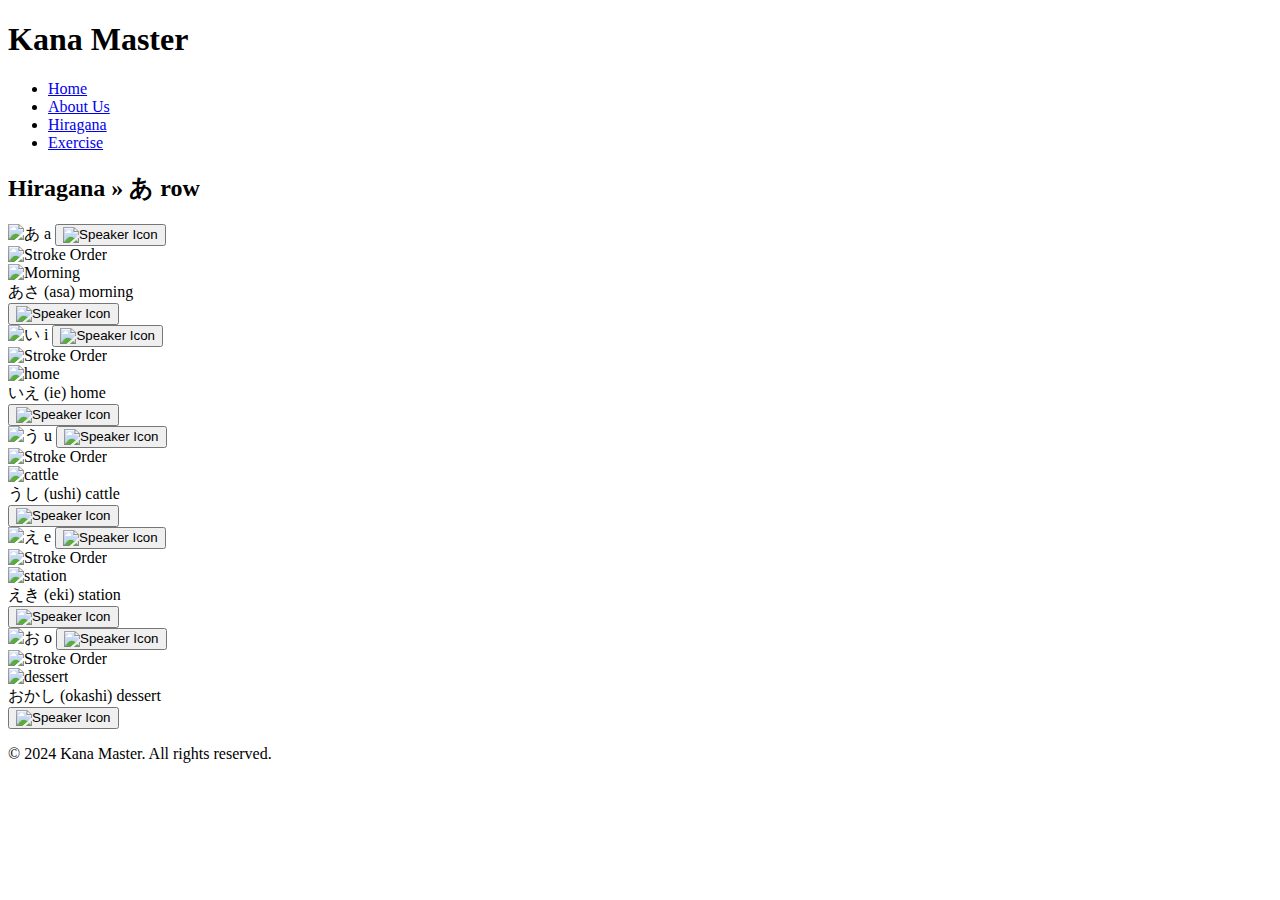
==== html/a.html @ d2ed9a55 "test" ====
<!DOCTYPE html>
<html lang="en">
<head>
    <meta charset="UTF-8">
    <meta name="viewport" content="width=device-width, initial-scale=1.0">
    <link rel="stylesheet" href="./css/kana.css">
    <title>Kana Master - Hiragana</title>
    <style>
        @import url('https://fonts.googleapis.com/css2?family=Alfa+Slab+One&family=Kosugi+Maru&display=swap');
    </style>
</head>

<body>
    <header class="header">
        <div class="logo">
            <h1>Kana Master</h1>
        </div>
        <nav class="nav-bar">
            <ul>
                <li><a href="./index.html">Home</a></li>
                <li><a href="./html/about_us.html">About Us</a></li>
                <li><a href="./html/hiragana.html">Hiragana</a></li>
                <li><a href="./html/excercise.html">Exercise</a></li>
            </ul>
        </nav>
    </header>

    <section class="hiragana-section">
        <h2>Hiragana &raquo; あ row</h2>
        <div class="kana-row">
            <div class="kana-item-container">
                <div class="kana-item">
                    <img src="./pictures/a_gyo/Japanese_Hiragana_kyokashotai_A.svg.png" alt="あ">
                    <span class="romaji">a</span>
                    <button class="audio-btn" onclick="playAudio('a')">
                        <img src="./pictures/volume-up.png" alt="Speaker Icon">
                    </button>
                </div>
                <div class="stroke-order">
                    <img src="./pictures/a_gyo/a_stroke_order_animation.gif" alt="Stroke Order">
                </div>
            </div>
            <div class="example-item">
                <img src="./pictures/example/asa.png" alt="Morning">
                <div class="example-text">
                    <span>あさ (asa)</span>
                    <span>morning</span>
                </div>

                <button class="audio-btn" onclick="playAudio('asa')">
                    <img src="./pictures/volume-up.png" alt="Speaker Icon">
                </button>
            </div>
        </div>
<!-- kana i start -->
        <div class="kana-row">
            <div class="kana-item-container">
                <div class="kana-item">
                <img src="./pictures/a_gyo/Japanese_Hiragana_kyokashotai_I.svg.png" alt="い">
                <span class="romaji">i</span>
                <button class="audio-btn" onclick="playAudio('i')">
                    <img src="./pictures/volume-up.png" alt="Speaker Icon">
                </button>
                </div>
            
                <div class="stroke-order">
                <img src="./pictures/a_gyo/Hiragana_i_stroke_order_animation.gif" alt="Stroke Order">
                </div>
            </div>

            <div class="example-item">
                <img src="./pictures/example/ie.png" alt="home">
            <div class="example-text">
            <span>いえ (ie)</span>
            <span>home</span>
            </div>
        
            <button class="audio-btn" onclick="playAudio('ie')">
                <img src="./pictures/volume-up.png" alt="Speaker Icon">
            </button>
            </div>
        </div>
<!-- kana u start-->
        <div class="kana-row">
            <div class="kana-item-container">
                <div class="kana-item">
                <img src="./pictures/a_gyo/Japanese_Hiragana_kyokashotai_U.svg.png" alt="う">
                <span class="romaji">u</span>
                <button class="audio-btn" onclick="playAudio('i')">
                    <img src="./pictures/volume-up.png" alt="Speaker Icon">
                </button>
                </div>
            
                <div class="stroke-order">
                <img src="./pictures/a_gyo/Hiragana_u_stroke_order_animation.gif" alt="Stroke Order">
                </div>
            </div>

            <div class="example-item">
                <img src="./pictures/example/ushi.png" alt="cattle">
            <div class="example-text">
            <span>うし (ushi)</span>
            <span>cattle</span>
            </div>
        
            <button class="audio-btn" onclick="playAudio('ushi')">
                <img src="./pictures/volume-up.png" alt="Speaker Icon">
            </button>
            </div>
        </div>
    <!-- kana e start -->
    <div class="kana-row">
        <div class="kana-item-container">
            <div class="kana-item">
            <img src="./pictures/a_gyo/Japanese_Hiragana_kyokashotai_E.svg.png" alt="え">
            <span class="romaji">e</span>
            <button class="audio-btn" onclick="playAudio('o')">
                <img src="./pictures/volume-up.png" alt="Speaker Icon">
            </button>
            </div>
        
            <div class="stroke-order">
            <img src="./pictures/a_gyo/Hiragana_e_stroke_order_animation.gif" alt="Stroke Order">
            </div>
        </div>

        <div class="example-item">
            <img src="./pictures/example/eki.jpg" alt="station">
        <div class="example-text">
        <span>えき (eki)</span>
        <span>station</span>
        </div>
    
        <button class="audio-btn" onclick="playAudio('eki')">
            <img src="./pictures/volume-up.png" alt="Speaker Icon">
        </button>
        </div>
    </div>
    <!-- kana o start -->
    <div class="kana-row">
        <div class="kana-item-container">
            <div class="kana-item">
            <img src="./pictures/a_gyo/Japanese_Hiragana_kyokashotai_O.svg.png" alt="お">
            <span class="romaji">o</span>
            <button class="audio-btn" onclick="playAudio('o')">
                <img src="./pictures/volume-up.png" alt="Speaker Icon">
            </button>
            </div>
        
            <div class="stroke-order">
            <img src="./pictures/a_gyo/Hiragana_o_stroke_order_animation.gif" alt="Stroke Order">
            </div>
        </div>

        <div class="example-item">
            <img src="./pictures/example/okashi.png" alt="dessert">
        <div class="example-text">
        <span>おかし (okashi)</span>
        <span>dessert</span>
        </div>
    
        <button class="audio-btn" onclick="playAudio('okashi')">
            <img src="./pictures/volume-up.png" alt="Speaker Icon">
        </button>
        </div>
    </div>
    </section>

    <footer class="footer">
        <p>&copy; 2024 Kana Master. All rights reserved.</p>
    </footer>

    <script src="./java_script/audio.js"></script>
</body>
</html>
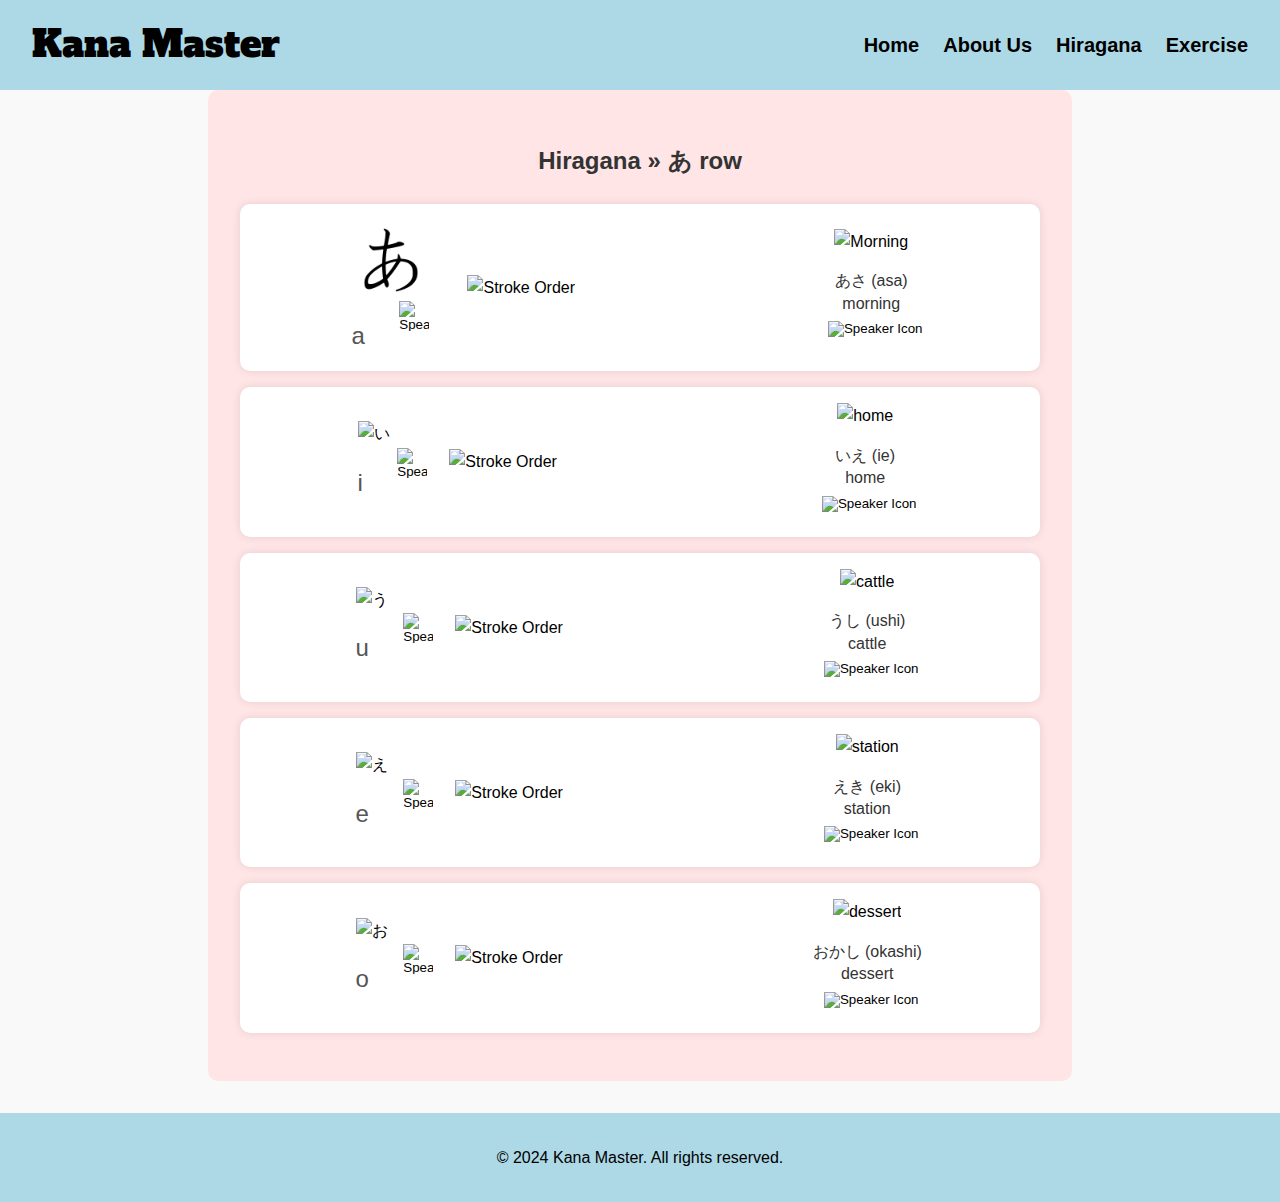
==== commit 4df7573d: "test-a" ====
--- a/html/a.html
+++ b/html/a.html
@@ -3,7 +3,7 @@
 <head>
     <meta charset="UTF-8">
     <meta name="viewport" content="width=device-width, initial-scale=1.0">
-    <link rel="stylesheet" href="./css/kana.css">
+    <link rel="stylesheet" href="../css/kana.css">
     <title>Kana Master - Hiragana</title>
     <style>
         @import url('https://fonts.googleapis.com/css2?family=Alfa+Slab+One&family=Kosugi+Maru&display=swap');
@@ -17,10 +17,10 @@
         </div>
         <nav class="nav-bar">
             <ul>
-                <li><a href="./index.html">Home</a></li>
-                <li><a href="./html/about_us.html">About Us</a></li>
-                <li><a href="./html/hiragana.html">Hiragana</a></li>
-                <li><a href="./html/excercise.html">Exercise</a></li>
+                <li><a href="../index.html">Home</a></li>
+                <li><a href="html/about_us.html">About Us</a></li>
+                <li><a href="html/hiragana.html">Hiragana</a></li>
+                <li><a href="html/excercise.html">Exercise</a></li>
             </ul>
         </nav>
     </header>
@@ -30,7 +30,7 @@
         <div class="kana-row">
             <div class="kana-item-container">
                 <div class="kana-item">
-                    <img src="./pictures/a_gyo/Japanese_Hiragana_kyokashotai_A.svg.png" alt="あ">
+                    <img src="../pictures/a_gyo/Japanese_Hiragana_kyokashotai_A.svg.png" alt="あ">
                     <span class="romaji">a</span>
                     <button class="audio-btn" onclick="playAudio('a')">
                         <img src="./pictures/volume-up.png" alt="Speaker Icon">
--- a/css/kana.css
+++ b/css/kana.css
@@ -0,0 +1,178 @@
+body {
+    font-family: Arial, sans-serif;
+    line-height: 1.6;
+    margin: 0;
+    padding: 0;
+    box-sizing: border-box;
+    background-color: #f9f9f9;
+}
+
+.header {
+    display: flex;
+    justify-content: space-between;
+    align-items: center;
+    background-color: #ADD8E6;
+    color: black;
+    padding: 1rem 2rem;
+}
+
+.logo h1 {
+    color: black;
+    font-family: "Alfa Slab One", serif;
+    margin: 0;
+    font-size: 36px;
+    font-weight: 300;
+}
+
+.nav-bar ul {
+    list-style: none;
+    display: flex;
+    margin: 0;
+    padding: 0;
+}
+
+.nav-bar ul li {
+    margin-left: 1.5rem;
+}
+
+.nav-bar ul li a {
+    color: black;
+    text-decoration: none;
+    font-weight: bold;
+    transition: color 0.3s;
+    font-size: 20px;
+}
+
+.nav-bar ul li a:hover {
+    color: #fff;
+}
+
+.hiragana-section {
+    padding: 2rem;
+    max-width: 800px;
+    margin: auto;
+    background-color: #ffe5e5;
+    border-radius: 10px;
+}
+
+.hiragana-section h2 {
+    text-align: center;
+    color: #333;
+    margin-bottom: 1.5rem;
+}
+
+.kana-item img {
+    width: 80%;
+    max-width: 100px;
+    height: auto;
+    display: block;
+    margin-left: 0;
+}
+
+.kana-item {
+    text-align: left;
+}
+
+.kana-row {
+    display: flex;
+    align-items: center;
+    justify-content: space-around;
+    padding: 1rem;
+    background-color: #fff;
+    margin-bottom: 1rem;
+    box-shadow: 0 0 10px rgba(0, 0, 0, 0.1);
+    border-radius: 10px;
+}
+
+.stroke-order {
+    margin: 0 1rem;
+}
+
+.stroke-order img {
+    width: 150px; 
+    height: auto;
+}
+
+.kana-item-container {
+    display: flex;
+    align-items: center;
+    margin-right: 2rem;
+}
+
+.example-item {
+    text-align: center;
+}
+
+.example-item img {
+    width: 150px;
+    height: auto;
+    margin-bottom: 0.5rem;}
+
+.example-text {
+    font-family: "Kosugi Maru", sans-serif;;
+    display: block;
+    margin-top: 0.5rem;
+    line-height: 1.4;
+    font-size: 1.2rem;
+}
+
+.example-text span {
+    display: block;
+}
+
+.romaji {
+    font-size: 1.5rem;
+    color: #555;
+    margin-right: 1rem;
+}
+
+.audio-btn {
+    background: none;
+    border: none;
+    cursor: pointer;
+    margin-left: 0.5rem;
+}
+
+.audio-btn img {
+    width: 30px;
+    height: 30px;
+}
+
+
+.example-text {
+    font-size: 1rem;
+    color: #333;
+}
+
+.footer {
+    text-align: center;
+    background-color: #ADD8E6;
+    color: black;
+    padding: 1rem;
+    margin-top: 2rem;
+}
+
+@media (max-width: 600px) {
+    .nav-bar ul li a {
+        font-size: 14px;
+    }
+
+    .example-item img {
+        width: 100px;
+        height: auto;
+    }
+
+    .audio-btn img {
+        width: 30px;
+        height: 30px;
+    }
+
+    .kana-item {
+        flex-direction: column;
+        text-align: center;
+    }
+
+    .romaji {
+        font-size: 1rem;
+    }
+  }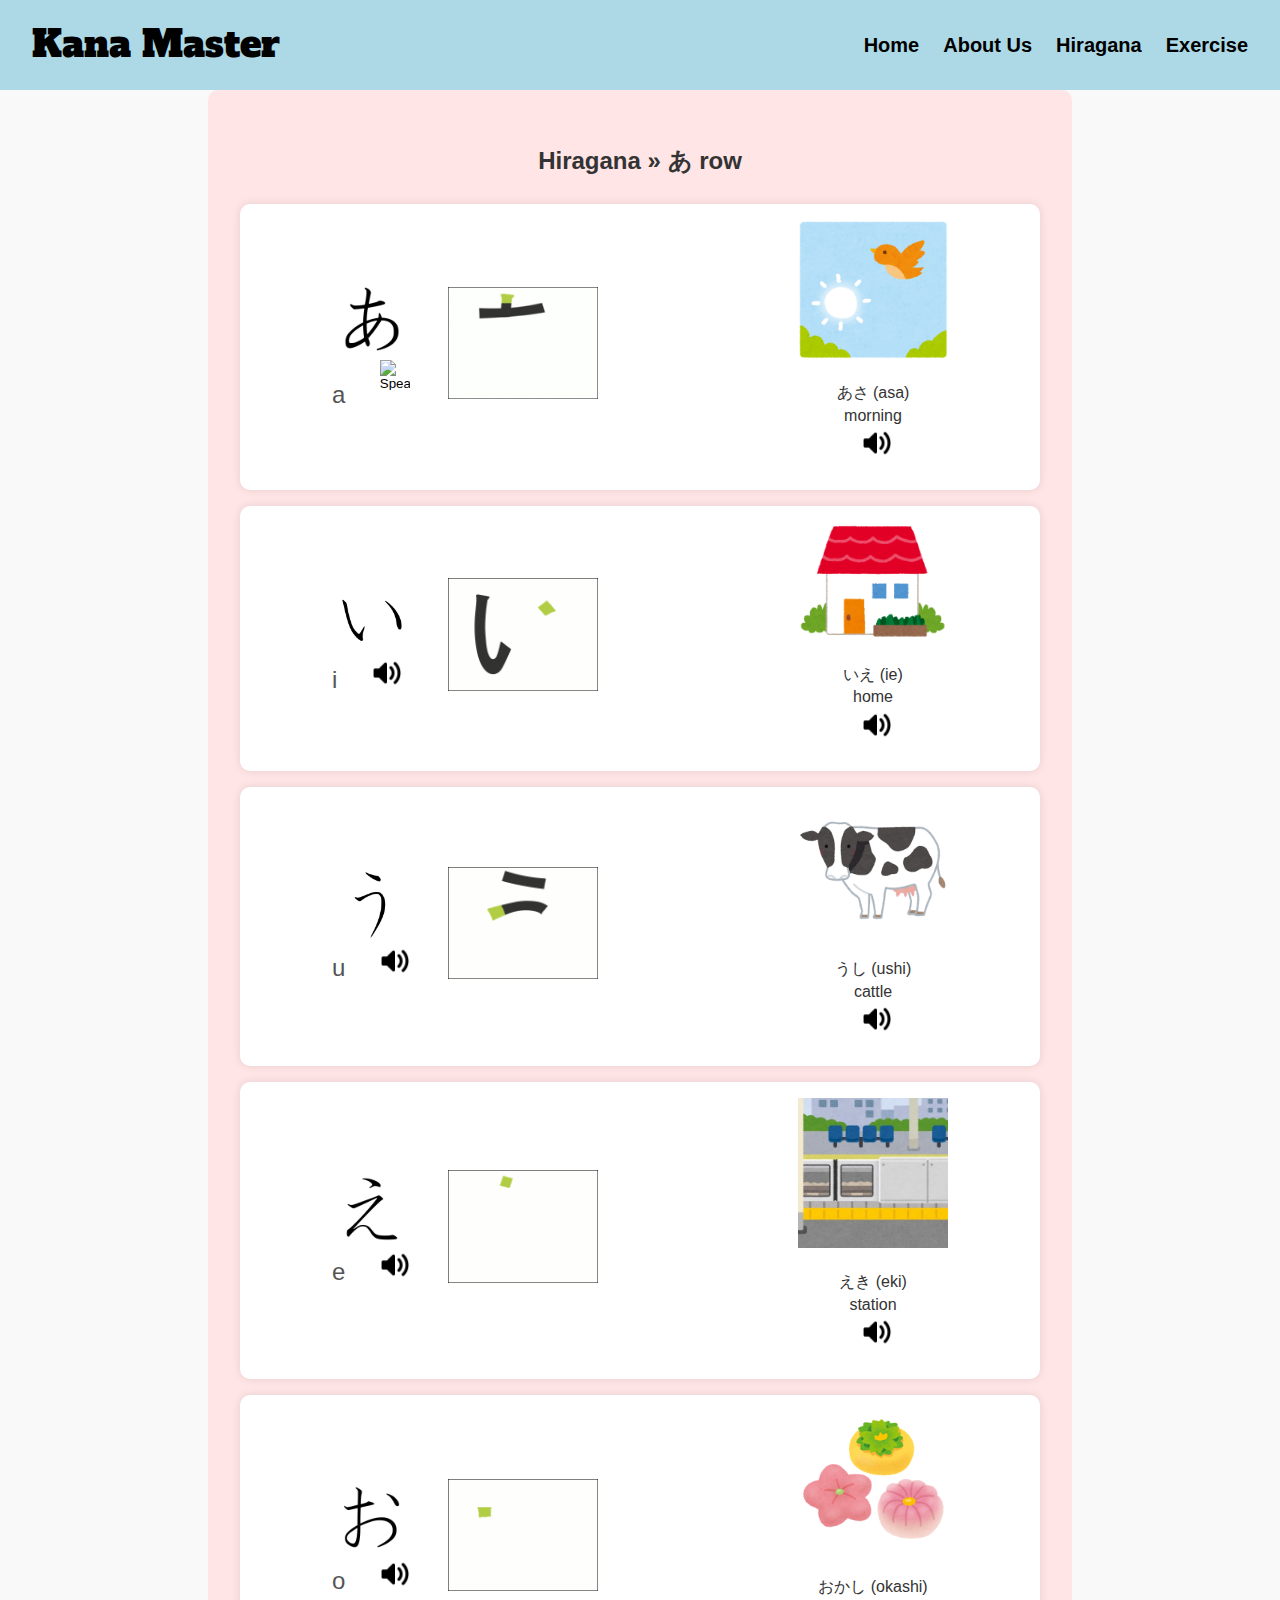
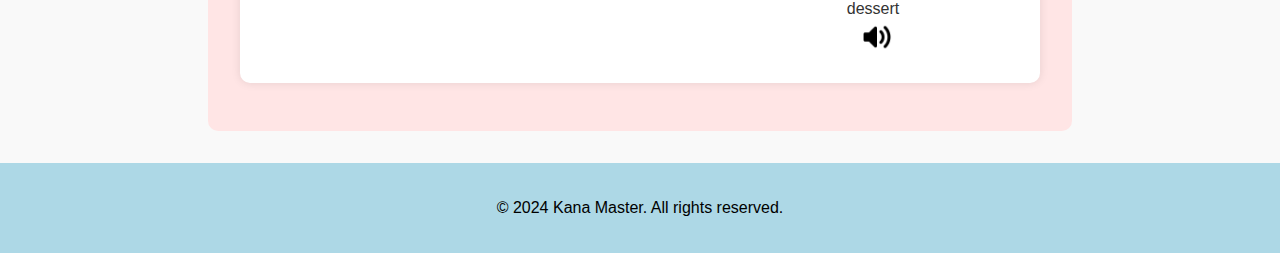
==== commit 435232f6: "teas-a" ====
--- a/html/a.html
+++ b/html/a.html
@@ -18,9 +18,9 @@
         <nav class="nav-bar">
             <ul>
                 <li><a href="../index.html">Home</a></li>
-                <li><a href="html/about_us.html">About Us</a></li>
-                <li><a href="html/hiragana.html">Hiragana</a></li>
-                <li><a href="html/excercise.html">Exercise</a></li>
+                <li><a href="../html/about_us.html">About Us</a></li>
+                <li><a href="../html/hiragana.html">Hiragana</a></li>
+                <li><a href="../html/excercise.html">Exercise</a></li>
             </ul>
         </nav>
     </header>
@@ -37,18 +37,18 @@
                     </button>
                 </div>
                 <div class="stroke-order">
-                    <img src="./pictures/a_gyo/a_stroke_order_animation.gif" alt="Stroke Order">
+                    <img src="../pictures/a_gyo/a_stroke_order_animation.gif" alt="Stroke Order">
                 </div>
             </div>
             <div class="example-item">
-                <img src="./pictures/example/asa.png" alt="Morning">
+                <img src="../pictures/example/asa.png" alt="Morning">
                 <div class="example-text">
                     <span>あさ (asa)</span>
                     <span>morning</span>
                 </div>
 
                 <button class="audio-btn" onclick="playAudio('asa')">
-                    <img src="./pictures/volume-up.png" alt="Speaker Icon">
+                    <img src="../pictures/volume-up.png" alt="Speaker Icon">
                 </button>
             </div>
         </div>
@@ -56,27 +56,27 @@
         <div class="kana-row">
             <div class="kana-item-container">
                 <div class="kana-item">
-                <img src="./pictures/a_gyo/Japanese_Hiragana_kyokashotai_I.svg.png" alt="い">
+                <img src="../pictures/a_gyo/Japanese_Hiragana_kyokashotai_I.svg.png" alt="い">
                 <span class="romaji">i</span>
                 <button class="audio-btn" onclick="playAudio('i')">
-                    <img src="./pictures/volume-up.png" alt="Speaker Icon">
+                    <img src="../pictures/volume-up.png" alt="Speaker Icon">
                 </button>
                 </div>
             
                 <div class="stroke-order">
-                <img src="./pictures/a_gyo/Hiragana_i_stroke_order_animation.gif" alt="Stroke Order">
+                <img src="../pictures/a_gyo/Hiragana_i_stroke_order_animation.gif" alt="Stroke Order">
                 </div>
             </div>
 
             <div class="example-item">
-                <img src="./pictures/example/ie.png" alt="home">
+                <img src="../pictures/example/ie.png" alt="home">
             <div class="example-text">
             <span>いえ (ie)</span>
             <span>home</span>
             </div>
         
             <button class="audio-btn" onclick="playAudio('ie')">
-                <img src="./pictures/volume-up.png" alt="Speaker Icon">
+                <img src="../pictures/volume-up.png" alt="Speaker Icon">
             </button>
             </div>
         </div>
@@ -84,27 +84,27 @@
         <div class="kana-row">
             <div class="kana-item-container">
                 <div class="kana-item">
-                <img src="./pictures/a_gyo/Japanese_Hiragana_kyokashotai_U.svg.png" alt="う">
+                <img src="../pictures/a_gyo/Japanese_Hiragana_kyokashotai_U.svg.png" alt="う">
                 <span class="romaji">u</span>
                 <button class="audio-btn" onclick="playAudio('i')">
-                    <img src="./pictures/volume-up.png" alt="Speaker Icon">
+                    <img src="../pictures/volume-up.png" alt="Speaker Icon">
                 </button>
                 </div>
             
                 <div class="stroke-order">
-                <img src="./pictures/a_gyo/Hiragana_u_stroke_order_animation.gif" alt="Stroke Order">
+                <img src="../pictures/a_gyo/Hiragana_u_stroke_order_animation.gif" alt="Stroke Order">
                 </div>
             </div>
 
             <div class="example-item">
-                <img src="./pictures/example/ushi.png" alt="cattle">
+                <img src="../pictures/example/ushi.png" alt="cattle">
             <div class="example-text">
             <span>うし (ushi)</span>
             <span>cattle</span>
             </div>
         
             <button class="audio-btn" onclick="playAudio('ushi')">
-                <img src="./pictures/volume-up.png" alt="Speaker Icon">
+                <img src="../pictures/volume-up.png" alt="Speaker Icon">
             </button>
             </div>
         </div>
@@ -112,27 +112,27 @@
     <div class="kana-row">
         <div class="kana-item-container">
             <div class="kana-item">
-            <img src="./pictures/a_gyo/Japanese_Hiragana_kyokashotai_E.svg.png" alt="え">
+            <img src="../pictures/a_gyo/Japanese_Hiragana_kyokashotai_E.svg.png" alt="え">
             <span class="romaji">e</span>
             <button class="audio-btn" onclick="playAudio('o')">
-                <img src="./pictures/volume-up.png" alt="Speaker Icon">
+                <img src="../pictures/volume-up.png" alt="Speaker Icon">
             </button>
             </div>
         
             <div class="stroke-order">
-            <img src="./pictures/a_gyo/Hiragana_e_stroke_order_animation.gif" alt="Stroke Order">
+            <img src="../pictures/a_gyo/Hiragana_e_stroke_order_animation.gif" alt="Stroke Order">
             </div>
         </div>
 
         <div class="example-item">
-            <img src="./pictures/example/eki.jpg" alt="station">
+            <img src="../pictures/example/eki.jpg" alt="station">
         <div class="example-text">
         <span>えき (eki)</span>
         <span>station</span>
         </div>
     
         <button class="audio-btn" onclick="playAudio('eki')">
-            <img src="./pictures/volume-up.png" alt="Speaker Icon">
+            <img src="../pictures/volume-up.png" alt="Speaker Icon">
         </button>
         </div>
     </div>
@@ -140,27 +140,27 @@
     <div class="kana-row">
         <div class="kana-item-container">
             <div class="kana-item">
-            <img src="./pictures/a_gyo/Japanese_Hiragana_kyokashotai_O.svg.png" alt="お">
+            <img src="../pictures/a_gyo/Japanese_Hiragana_kyokashotai_O.svg.png" alt="お">
             <span class="romaji">o</span>
             <button class="audio-btn" onclick="playAudio('o')">
-                <img src="./pictures/volume-up.png" alt="Speaker Icon">
+                <img src="../pictures/volume-up.png" alt="Speaker Icon">
             </button>
             </div>
         
             <div class="stroke-order">
-            <img src="./pictures/a_gyo/Hiragana_o_stroke_order_animation.gif" alt="Stroke Order">
+            <img src="../pictures/a_gyo/Hiragana_o_stroke_order_animation.gif" alt="Stroke Order">
             </div>
         </div>
 
         <div class="example-item">
-            <img src="./pictures/example/okashi.png" alt="dessert">
+            <img src="../pictures/example/okashi.png" alt="dessert">
         <div class="example-text">
         <span>おかし (okashi)</span>
         <span>dessert</span>
         </div>
     
         <button class="audio-btn" onclick="playAudio('okashi')">
-            <img src="./pictures/volume-up.png" alt="Speaker Icon">
+            <img src="../pictures/volume-up.png" alt="Speaker Icon">
         </button>
         </div>
     </div>
@@ -170,6 +170,6 @@
         <p>&copy; 2024 Kana Master. All rights reserved.</p>
     </footer>
 
-    <script src="./java_script/audio.js"></script>
+    <script src="../java_script/audio.js"></script>
 </body>
 </html>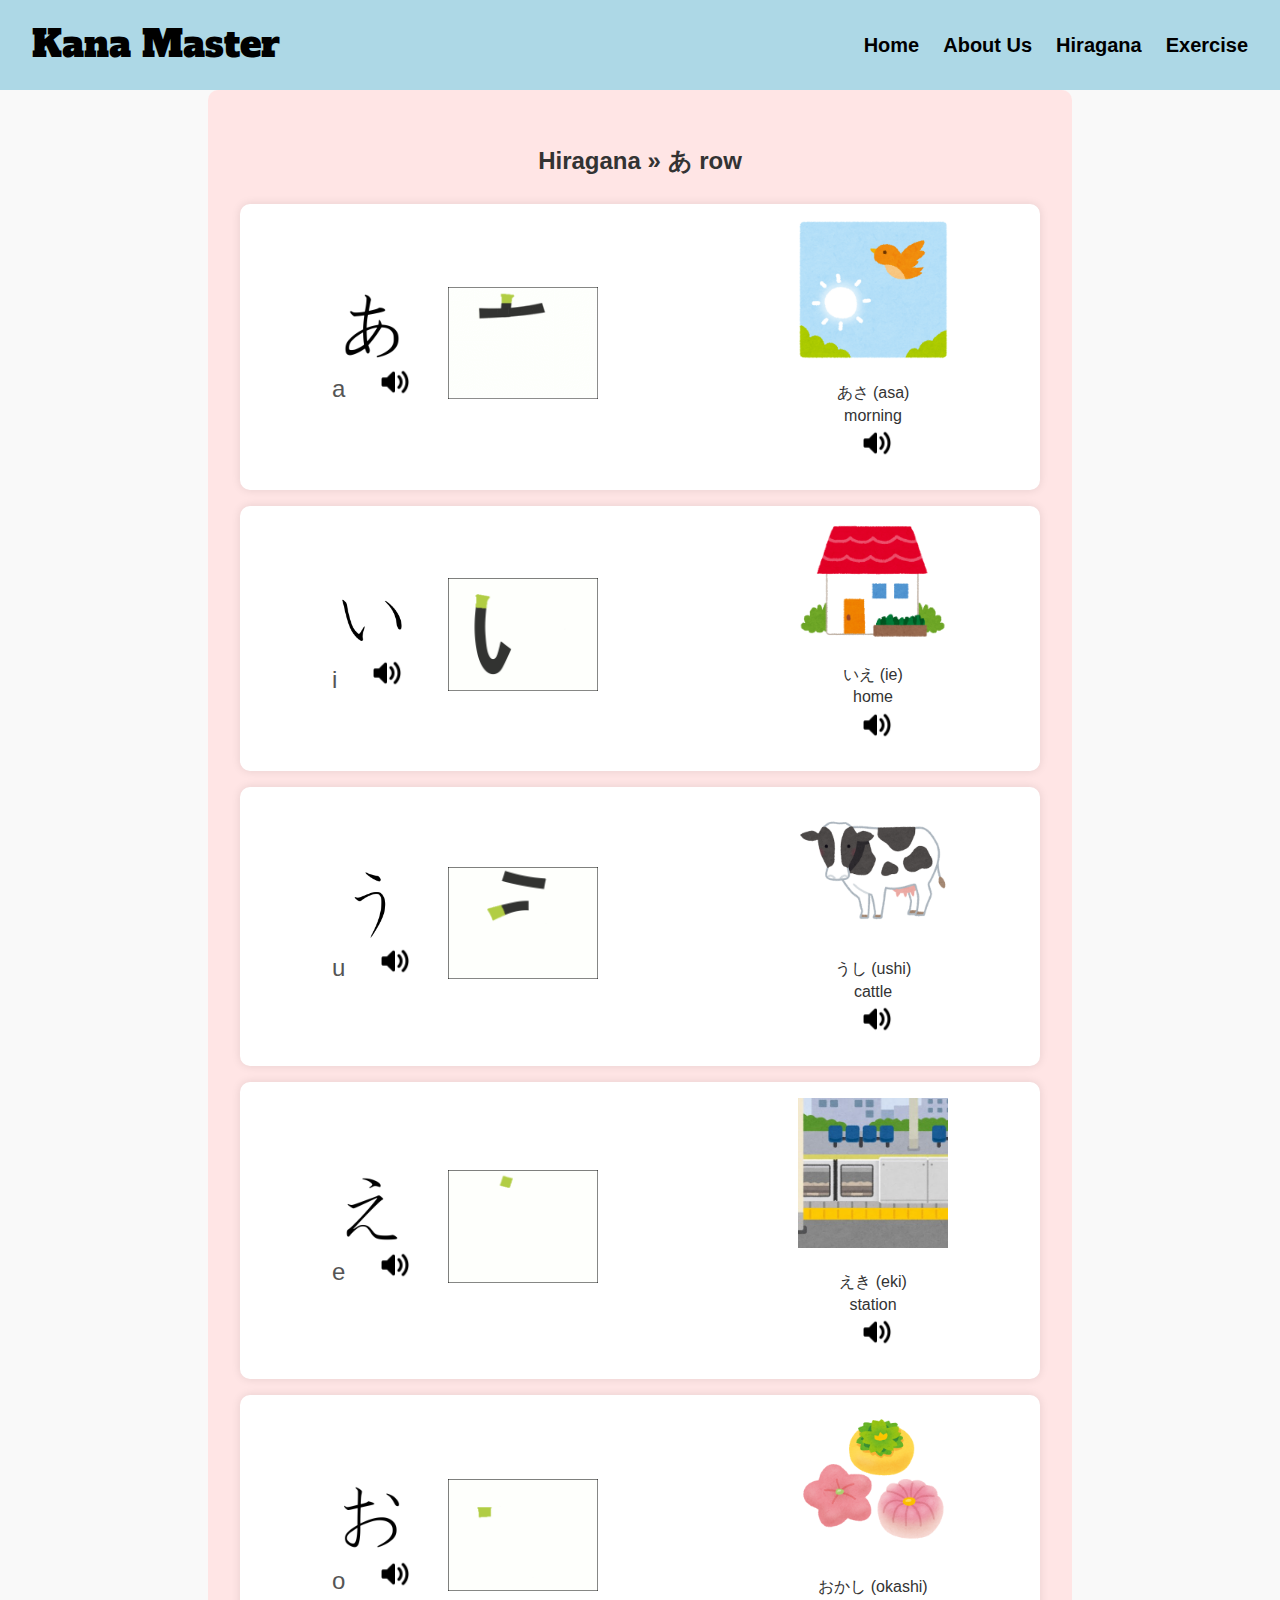
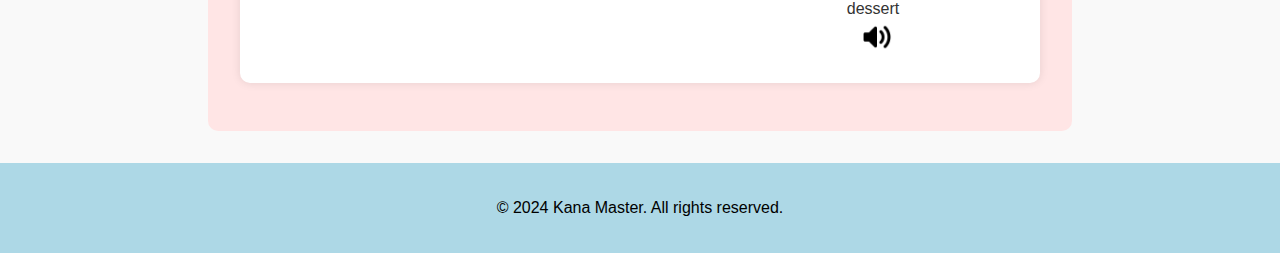
==== commit 0bdfc43e: "Update a.html" ====
--- a/html/a.html
+++ b/html/a.html
@@ -33,7 +33,7 @@
                     <img src="../pictures/a_gyo/Japanese_Hiragana_kyokashotai_A.svg.png" alt="あ">
                     <span class="romaji">a</span>
                     <button class="audio-btn" onclick="playAudio('a')">
-                        <img src="./pictures/volume-up.png" alt="Speaker Icon">
+                        <img src="../pictures/volume-up.png" alt="Speaker Icon">
                     </button>
                 </div>
                 <div class="stroke-order">
